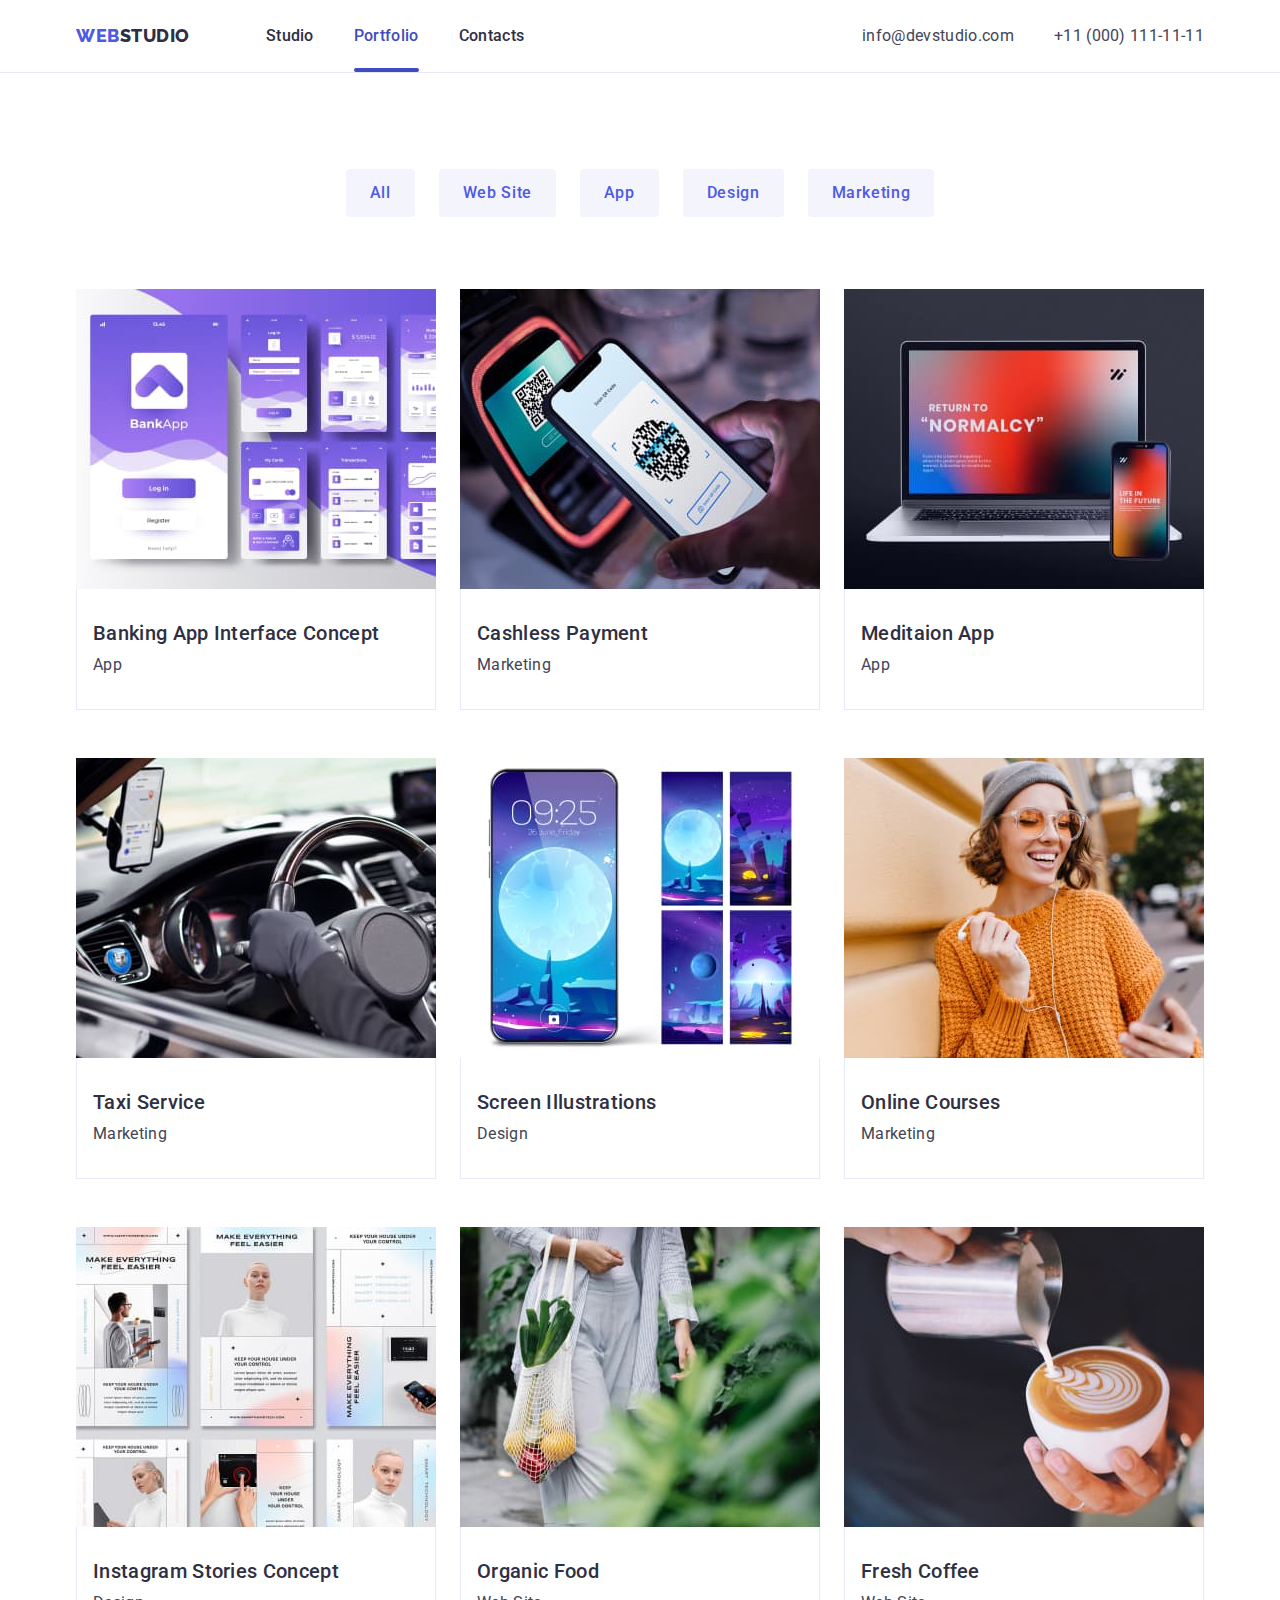
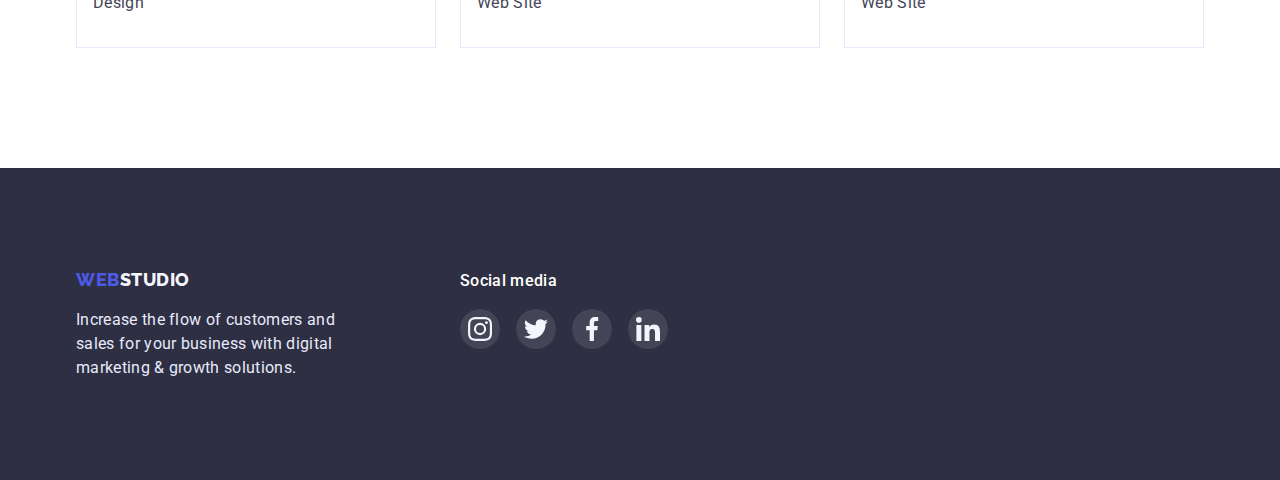
==== portfolio.html @ 705152fe "Initial commit" ====
<!DOCTYPE html>
<html lang="en">

<head>
    <meta charset="UTF-8">
    <meta http-equiv="X-UA-Compatible" content="IE=edge">
    <meta name="viewport" content="width=device-width, initial-scale=1.0">
    <title>Portfolio</title>
    <link rel="preconnect" href="https://fonts.googleapis.com">
    <link rel="preconnect" href="https://fonts.gstatic.com" crossorigin>
    <link href="https://fonts.googleapis.com/css2?family=Raleway:wght@800&family=Roboto:wght@400;500;700;900&display=swap"
    rel="stylesheet">
    <link rel="stylesheet" href="https://cdnjs.cloudflare.com/ajax/libs/modern-normalize/1.1.0/modern-normalize.min.css">
    <link rel="stylesheet" href="./css/styles.css">
</head>

<body>
    <header class="page-header">
        <div class="container head-list">
            <nav class="head-nav">
                <a href="./index.html" class="logo">
                    <span class="logo-web">Web</span>Studio</a>
    
                <ul class="site-nav list">
                    <li class="chapter"><a href="./index.html" class="link">Studio</a></li>
                    <li class="chapter"><a href="./portfolio.html" class="link current">Portfolio</a></li>
                    <li class="chapter"><a href="" class="link">Contacts</a></li>
                </ul>
            </nav>
            <address class="head-address">
                <ul class="address-nav list">
                    <li class="chapter"><a href="mailto:info@devstudio.com" class="ping">info@devstudio.com</a></li>
                    <li class="chapter"><a href="tel:+110001111111" class="ping">+11 (000) 111-11-11</a></li>
                </ul>
            </address>
        </div>
    </header>

    <main>
        <section class="section options">
            <div class="container">
                <h1 class="section-title visually-hidden">Examples of works</h1>
                <ul class="btn-list list">
                    <li class="chapter"><button type="button" class="btn-push">All</button></li>
                    <li class="chapter"><button type="button" class="btn-push">Web Site</button></li>
                    <li class="chapter"><button type="button" class="btn-push">App</button></li>
                    <li class="chapter"><button type="button" class="btn-push">Design</button></li>
                    <li class="chapter"><button type="button" class="btn-push">Marketing</button></li>
                </ul>
                
                <ul class="cards-nav list">
                    <li class="chapter">
                        <a href="#" class="galary">
                            <div class="img-product">
                                <img src="./images/banking-app-interface-oncept.jpg" alt="Interface of banking app" width="360" height="300">
                                <div class="card-product">
                                    <p class="card-text">14 Stylish and User-Friendly App Design Concepts · Task Manager App · Calorie Tracker App ·
                                        Exotic Fruit Ecommerce App ·
                                        Cloud Storage App</p>
                                </div>
                            </div>
                            <div class="card-name">
                                <h2 class="section-item">Banking App Interface Concept</h2>
                                <p class="item-description">App</p>
                            </div>
                        </a>
                    </li>
                    <li class="chapter">
                        <a href="#" class="galary">
                            <div class="img-product">
                                <img src="./images/cashless-payment.jpg" alt="Reading QR-code" width="360" height="300">
                                <div class="card-product">
                                    <p class="card-text">14 Stylish and User-Friendly App Design Concepts · Task Manager App · Calorie Tracker App ·
                                        Exotic Fruit Ecommerce App ·
                                        Cloud Storage App</p>
                                </div>
                            </div>
                            <div class="card-name">
                                <h2 class="section-item">Cashless Payment</h2>
                                <p class="item-description">Marketing</p>
                            </div>
                        </a>
                    </li>
                    <li class="chapter">
                        <a href="#" class="galary">
                            <div class="img-product">
                                <img src="./images/meditaion-app.jpg" alt="Screens of notebook and smartphone" width="360" height="300">
                                <div class="card-product">
                                    <p class="card-text">14 Stylish and User-Friendly App Design Concepts · Task Manager App · Calorie Tracker App ·
                                        Exotic Fruit Ecommerce App ·
                                        Cloud Storage App</p>
                                </div>
                            </div>
                            <div class="card-name">
                                <h2 class="section-item">Meditaion App</h2>
                                <p class="item-description">App</p>
                            </div>
                        </a>
                    </li>
                    <li class="chapter">
                        <a href="#" class="galary">
                            <div class="img-product">
                                <img src="./images/taxi-service.jpg" alt="Driver's hands on the steering wheel" width="360" height="300">
                                <div class="card-product">
                                    <p class="card-text">14 Stylish and User-Friendly App Design Concepts · Task Manager App · Calorie Tracker App ·
                                        Exotic Fruit Ecommerce App ·
                                        Cloud Storage App</p>
                                </div>
                            </div>
                            <div class="card-name">
                                <h2 class="section-item">Taxi Service</h2>
                                <p class="item-description">Marketing</p>
                            </div>
                        </a>
                    </li>
                    <li class="chapter">
                        <a href="#" class="galary">
                            <div class="img-product">
                                <img src="./images/screen-illustrations.jpg" alt="Smartphon's wallpapers" width="360" height="300">
                                <div class="card-product">
                                    <p class="card-text">14 Stylish and User-Friendly App Design Concepts · Task Manager App · Calorie Tracker App ·
                                        Exotic Fruit Ecommerce App ·
                                        Cloud Storage App</p>
                                </div>
                            </div>
                            <div class="card-name">
                                <h2 class="section-item">Screen Illustrations</h2>
                                <p class="item-description">Design</p>
                            </div>
                        </a>
                    </li>
                    <li class="chapter">
                        <a href="#" class="galary">
                            <div class="img-product">
                                <img src="./images/online-courses.jpg" alt="Woman whith headphones" width="360" height="300">
                                <div class="card-product">
                                    <p class="card-text">14 Stylish and User-Friendly App Design Concepts · Task Manager App · Calorie Tracker App ·
                                        Exotic Fruit Ecommerce App ·
                                        Cloud Storage App</p>
                                </div>
                            </div>
                            <div class="card-name">
                                <h2 class="section-item">Online Courses</h2>
                                <p class="item-description">Marketing</p>
                            </div>
                        </a>
                    </li>
                    <li class="chapter">
                        <a href="#" class="galary">
                            <div class="img-product">
                                <img src="./images/instagram-stories-concept.jpg" alt="Instagram stories options" width="360" height="300">
                                <div class="card-product">
                                    <p class="card-text">14 Stylish and User-Friendly App Design Concepts · Task Manager App · Calorie Tracker App ·
                                        Exotic Fruit Ecommerce App ·
                                        Cloud Storage App</p>
                                </div>
                            </div>
                            <div class="card-name">
                                <h2 class="section-item">Instagram Stories Concept</h2>
                                <p class="item-description">Design</p>
                            </div>
                        </a>
                    </li>
                    <li class="chapter">
                        <a href="#" class="galary">
                            <div class="img-product">
                                <img src="./images/organic-food.jpg" alt="Women with a bag of vegetables" width="360" height="300">
                                <div class="card-product">
                                    <p class="card-text">14 Stylish and User-Friendly App Design Concepts · Task Manager App · Calorie Tracker App ·
                                        Exotic Fruit Ecommerce App ·
                                        Cloud Storage App</p>
                                </div>
                            </div>
                            <div class="card-name">
                                <h2 class="section-item">Organic Food</h2>
                                <p class="item-description">Web Site</p>
                            </div>
                        </a>
                    </li>
                    <li class="chapter">
                        <a href="#" class="galary">
                            <div class="img-product">
                                <img src="./images/fresh-coffee.jpg" alt="Milk in coffee" width="360" height="300">
                                <div class="card-product">
                                    <p class="card-text">14 Stylish and User-Friendly App Design Concepts · Task Manager App · Calorie Tracker App ·
                                        Exotic Fruit Ecommerce App ·
                                        Cloud Storage App</p>
                                </div>
                            </div>
                            <div class="card-name">
                                <h2 class="section-item">Fresh Coffee</h2>
                                <p class="item-description">Web Site</p>
                            </div>
                        </a>
                    </li>
                </ul>
            </div>
        </section>
    </main>

    <footer class="section foot">
        <div class="container foot-info">
            <div class="foot-logo-end">
                <a href="./index.html" class="logo foot-part">
                    <span class="logo-web">Web</span>Studio</a>
                <p class="item-description">Increase the flow of customers and sales for your business with digital
                    marketing & growth
                    solutions.</p>
            </div>
            <div class="foot-social-links">
                <h2 class="media">Social media</h2>
                <ul class="social-list">
                    <li class="social-item">
                        <a href="" class="foot-link-back">
                            <svg class="foot-link-sign" width="24px" height="24px">
                                <use href="./images/icons.svg#icon-instagram-footer"></use>
                            </svg>
                        </a>
                    </li>
                    <li class="social-item">
                        <a href="" class="foot-link-back">
                            <svg class="foot-link-sign" width="24px" height="24px">
                                <use href="./images/icons.svg#icon-twitter-footer"></use>
                            </svg>
                        </a>
                    </li>
                    <li class="social-item">
                        <a href="" class="foot-link-back">
                            <svg class="foot-link-sign" width="24px" height="24px">
                                <use href="./images/icons.svg#icon-facebook-footer"></use>
                            </svg>
                        </a>
                    </li>
                    <li class="social-item">
                        <a href="" class="foot-link-back">
                            <svg class="foot-link-sign" width="24px" height="24px">
                                <use href="./images/icons.svg#icon-linkedin-footer"></use>
                            </svg>
                        </a>
                    </li>
                </ul>
            </div>
        </div>
    </footer>
    
</body>
</html>
---- css/styles.css ----
:root {
  --primary-background-color: #ffffff;
  --secondary-background-color: #2E2F42;
  --hero-text-color: #ffffff;
  --header-background-color: #E7E9FC;
  --footer-text-color: #E7E9FC;
  --main-text-color: #434456;
  --title-text-color: #2e2f42;
  --accent-color: #404BBF;
  --logo-part-color: #4d5ae5;
  --footer-logo-part: #F4F4FD;
  --footer-social-hover: #31D0AA;
  --custumer-logo-color: #8e8f99;
  --modal-bg-color: #FCFCFC;
  --modal-btn-color: #000000;

  --animation-function: cubic-bezier(0.4, 0, 0.2, 1);
  --animation-duration: 250ms;
}

/* Modal */

.backdrop {
  transition: opacity 250ms var(--animation-duration);
  position: fixed;
  top: 0;
  left: 0;
  right: 0;
  bottom: 0;
  background: rgba(46, 47, 66, 0.4);

  opacity: 1;
}

.backdrop.is-hidden {
  opacity: 0.1;
  pointer-events: none;
  /* visibility: ; */
}

.backdrop.is-hidden .modal {
  transform: translate(-50%, -50%) rotate(180deg) scale(1.8, 1.8);
  opacity: 0;
}

.modal {
  position: absolute;
  top: 50%;
  left: 50%;
  transform: translate(-50%, -50%) rotate(0) scale(1, 1);
  transition: transform 400ms var(--animation-function),
  box-shadow var(--animation-duration) var(--animation-function),
  opacity 400ms var(--animation-function);
  opacity: 1;

  width: 408px;
  height: 576px;
  background-color: var(--modal-bg-color);
  box-shadow: 0px 1px 1px rgba(0, 0, 0, 0.14), 0px 1px 3px rgba(0, 0, 0, 0.12), 0px 2px 1px rgba(0, 0, 0, 0.2);
  border-radius: 4px;
}

.modal-close {
  position: absolute;
  transition: background-color var(--animation-duration) var(--animation-function);

  display: flex;
  top: 24px;
  right: 24px;
  align-items: center;
  justify-content: center;
  
  cursor: pointer;
  width: 24px;
  height: 24px;
  border-radius: 50%;
  border: 1px solid rgba(0, 0, 0, 0.1);
  background-color: var(--header-background-color);
}

.btn-modal {
  transition: fill var(--animation-duration) var(--animation-function);
  fill: currentColor;
}

.modal-close:hover,
.modal-close:focus {
  border-color: var(--accent-color);
  background-color: var(--accent-color);
}

.modal-close:hover .btn-modal,
.modal-close:focus .btn-modal {
  fill: var(--hero-text-color);
}

/* body */

body {
  margin: 0;
  background-color: var(--primary-background-color);
  color: var(--main-text-color);

  font-family: 'Roboto', sans-serif;
  letter-spacing: 0.02em;
  font-size: 16px;
  line-height: 1.5;
}

.container { 
  width: 1158px;
  margin: 0 auto;
  padding-left: 15px;
  padding-right: 15px;

  /* outline: 2px solid green; */
}
/* .logo,
.chapter {
  outline: 1px solid red;
} */

.list {
  list-style: none;
  margin: 0;
}

/* header */

.page-header {
  border-bottom: 1px solid var(--header-background-color);
}

.logo {
  margin-right: 76px;
  color: var(--title-text-color);

  font-family: 'Raleway', sans-serif;
  font-weight: 800;
  font-size: 18px;
  line-height: 1.33;
  letter-spacing: 0.03em;
  text-transform: uppercase;
  text-decoration-line: none;
}

.logo-web {
  color: var(--logo-part-color);
}

.site-nav .link.current {
  position: relative;
  color: var(--accent-color);
}

.site-nav .link::after,
.site-nav .link::after {
  content:'';
  position: absolute;
  left: 0;
  bottom: 0;
  display: block;
  width: 100%;
  height: 4px;
  background-color: var(--accent-color);
  border-radius: 2px;

  transform: scale(0, 0);
  transition: transform var(--animation-duration) var(--animation-function) 100ms;
}

.site-nav .link:hover::after,
.site-nav .link:focus::after {
  transform: scale(1, 1);
}

.site-nav .link.current::after {
  content: '';
  position: absolute;
  left: 0;
  bottom: 0;
  display: block;
  width: 100%;
  height: 4px;
  background-color: var(--accent-color);
  border-radius: 2px;
  
  transform: scale(1);
}

.site-nav .link {
  position: relative;
  transition: color var(--animation-duration) var(--animation-function);

  display: block;
  padding-top: 24px;
  padding-bottom: 24px;

  color: var(--title-text-color);

  font-weight: 500;
  font-size: 16px;
  line-height: 1.5;
  text-decoration-line: none;
}
.site-nav .link:hover,
.site-nav .link:focus {
  color: var(--accent-color);
}

.site-nav {
  display: flex;
}

.site-nav .chapter:not(:last-child) {
  margin-right: 40px;
}

.ping {
  transition: color var(--animation-duration) var(--animation-function);

  color: var(--main-text-color);

  font-style: normal;
  font-size: 16px;
  line-height: 1.5;
  text-decoration-line: none;
}

.address-nav .ping:hover,
.address-nav .ping:focus {
  color: var(--accent-color);
}

.address-nav {
  display: flex;
}

.address-nav .chapter+.chapter {
  margin-left: 40px;
}
/* .address-nav .chapter:not(:last-child) {
  margin-right: 40px;
} */

.address-nav .ping {
  display: block;
}

.head-nav {
  display: flex;
  align-items: center;
  justify-content: flex-start;
}

.container.head-list {
  display: flex;
  align-items: center;
  justify-content: space-between;
}

/* main hero */

.section.hero {
  padding-top: 188px;
  padding-bottom: 188px;
  max-width: 1440px;
  height: 600px;
  margin-left: auto;
  margin-right: auto;
  background-image: linear-gradient(
    to right,
    rgba(46, 47, 66, 0.7),
    rgba(46, 47, 66, 0.7)
  ),
  url(../images/people-office.jpg);
  background-color: var(--secondary-background-color);
  background-repeat: no-repeat;
  background-position: center;
  background-size: cover;
}

.hero .container {
  
  text-align: center;
}

.container .main-title {
  margin: 0 auto 48px;
  text-align: center;

  color: var(--hero-text-color);
  width: 496px;

  font-weight: 700;
  font-size: 56px;
  line-height: 1.07;
  letter-spacing: 0.02em;
}

.push {
  transition: background-color var(--animation-duration) var(--animation-function);

  border-radius: 4px;
  margin: 0;
  padding: 16px 32px;
  min-width: 169px;
  border: none;

  background-color: var(--logo-part-color);
  color: var(--hero-text-color);
  cursor: pointer;

  font-family: inherit;
  font-weight: 500;
  font-size: 16px;
  line-height: 1.5;
  text-align: center;
  letter-spacing: 0.04em;
}

.push:hover,
.push:focus {
  background-color: var(--accent-color);
}

/* main */

img {
  display: block;
}

ul {
  padding: 0;
}

.section.work {
  padding-bottom: 120px;
}

.item-description {
  margin: 0;
}

.tint {
  background-color: var(--header-background-color);
}

.section-title,
.section-item {
  color: var(--title-text-color);
}

.section-title {
  margin-top: 0;
  margin-bottom: 72px;
  font-weight: 700;
  font-size: 36px;
  line-height: 1.11;
  text-align: center;
}

.section-item {
  margin-top: 0;
  margin-right: auto;
  margin-bottom: 8px;
  
  font-weight: 500;
  font-size: 20px;
  line-height: 1.2;
}

/* Advantages */

.section.odds {
  padding-top: 120px;
  padding-bottom: 120px;
}

.advantages.list {
  display: flex;
}

.advantages .chapter:not(:last-child) {
  margin-right: 24px;
}
/* .advantages .chapter + .chapter {
  margin-left: 24px;
} */

.advantages .chapter {
  width: calc((100%-24px*3)/4);
}

.advantages .chapter::before {
  content: '';
  display: block;
  height: 112px;
  margin-bottom: 8px;
  background-color: var(--footer-logo-part);
  border-radius: 4px;
  background-repeat: no-repeat;
  background-position: center;
}

.advantages .chapter:nth-child(1)::before {
  background-image: url(../images/antenna.svg);
}

.advantages .chapter:nth-child(2)::before {
  background-image: url(../images/clock.svg);
}

.advantages .chapter:nth-child(3)::before {
  background-image: url(../images/diagram.svg);
}

.advantages .chapter:nth-child(4)::before {
  background-image: url(../images/astronaut.svg);
}

/* Work */

.work-nav.list {
  display: flex;
}

.work-nav .chapter:not(:last-child) {
  margin-right: 24px;
}
/* .work-nav .chapter + .chapter {
  margin-left: 24px;
} */

/* Team */

.section.tint {
  max-width: 1440px;
  margin-left: auto;
  margin-right: auto;
  padding-top: 120px;
  padding-bottom: 120px;
}

.team-nav .chapter {
  background-color: var(--primary-background-color);
  box-shadow: 0px 1px 6px rgba(46, 47, 66, 0.08), 0px 1px 1px rgba(46, 47, 66, 0.16), 0px 2px 1px rgba(46, 47, 66, 0.08);
  border-radius: 0 0 4px 4px;
}

.team-nav.list {
  display: flex;
  text-align: center;
}

.team-nav .chapter:not(:last-child) {
  margin-right: 24px;
}
/* .team-nav .chapter + .chapter {
  margin-left: 24px;
} */

.team-name {
  padding: 32px 16px;
  text-align: center;
}

.team-name .item-description {
  margin-bottom: 8px;
}

.team-link {
  display: flex;
  list-style: none;
}

.team-social:not(:last-child) {
  margin-right: 24px;
}

.btn-social {
  transition: background-color var(--animation-duration) var(--animation-function);

  display: flex;
  justify-content: center;
  align-items: center;
  width: 40px;
  height: 40px;
  background-color: var(--logo-part-color);
  border-radius: 50%;
}

.btn-social:hover,
.btn-social:focus {
  background-color: var(--accent-color);
}

.icon-team-social {
  width: 16px;
  height: 16px;
  fill: var(--footer-logo-part);
}

/* Customers */

.section.customers {
  padding-top: 130px;
  padding-bottom: 120px;
}

.clients-list {
  display: flex;
  list-style: none;
}

.client:not(:last-child) {
  margin-right: 24px;
}

.client-page {
  transition: border var(--animation-duration) var(--animation-function);

  display: flex;
  justify-content: center;
  align-items: center;
  width: 168px;
  height: 88px;
  border: 1px solid var(--custumer-logo-color);
  border-radius: 4px;
}

.client-page:not(:last-child) {
  margin-right: 24px;
}

.client-icon {
  transition: fill var(--animation-duration) var(--animation-function);
  fill: var(--custumer-logo-color);
}

.client-page:hover,
.client-page:focus {
  border: 1px solid var(--accent-color);
}
.client-page:hover .client-icon,
.client-page:focus .client-icon {
  fill: var(--accent-color);
}

.clients-list {
  margin-top: 0;
  margin-bottom: 0;
}

/* footer */

footer {
  background-color: var(--secondary-background-color);
  color: var(--footer-text-color);
}

.section.foot {
  max-width: 1440px;
  margin-left: auto;
  margin-right: auto;
  padding-top: 100px;
  padding-bottom: 100px;
}

.foot-logo-end {
  margin-right: 120px;
}

.foot-part {
  color: var(--footer-logo-part);
}

.foot .item-description {
  width: 264px;
}

.logo.foot-part {
  display: block;
  margin: 0 0 16px;
}

.media {
  margin: 0 auto 16px 0;
  font-weight: 500;
  font-size: 16px;
  line-height: 1.5;
  letter-spacing: 0.02em;

  color: var(--hero-text-color);
}

.social-list {
  display: flex;
  margin: 0;
  text-align: center;
  list-style: none;
}

.social-item:not(:last-child) {
  margin-right: 16px;
}

.foot-link-back {
  transition: background-color var(--animation-duration) var(--animation-function);

  display: flex;
  justify-content: center;
  align-items: center;
  border-radius: 50%;
  width: 40px;
  height: 40px;
  background-color: rgba(255, 255, 255, 0.1);
}

.foot-link-back:hover,
.foot-link-back:focus {
  background-color: var(--footer-social-hover);
}

.foot-info {
  display: flex;
  align-items: baseline;
}

/* Portfolio */

.section.options {
  padding-top: 96px;
  padding-bottom: 120px;
}

.btn-list {
  margin-bottom: 72px;
}

/* Portfolio's buttons */

.btn-push {
  transition: background-color var(--animation-duration) var(--animation-function),
  color var(--animation-duration) var(--animation-function),
  box-shadow var(--animation-duration) var(--animation-function);

  border-radius: 4px;
  padding: 12px 24px;
  min-width: 69px;
  border: transparent;

  background-color: var(--footer-logo-part);
  color: var(--logo-part-color);
  cursor: pointer;

  font-family: inherit;
  font-weight: 500;
  font-size: 16px;
  line-height: 1.5;
  text-align: center;
  letter-spacing: 0.04em;
}

.btn-push:hover,
.btn-push:focus {
  background-color: var(--accent-color);
  color: var(--hero-text-color);
  box-shadow: 0px 3px 1px rgba(0, 0, 0, 0.1), 0px 2px 1px rgba(0, 0, 0, 0.08), 0px 2px 2px rgba(0, 0, 0, 0.12);
}

.btn-list.list {
  display: flex;
  justify-content: center;
}

.btn-list .chapter:not(:last-child) {
  margin-right: 24px;
}
/* .btn-list .chapter + .chapter {
  margin-left: 24px;
} */

/* Portfolio's cards */

.cards-nav.list {
  display: flex;
  flex-wrap: wrap;
}

img {
  display: block;
}
.cards-nav .chapter {
  margin-right: 24px;
  margin-bottom: 48px;

  width: calc((100% - (24px * 2))/3);
}

.cards-nav .chapter:nth-child(3n) {
  margin-right: 0;
}

.cards-nav .chapter:nth-last-child(-n+3) {
  margin-bottom: 0;
}

.card-name {
  padding: 32px 16px;
  margin: 0;

  border: 1px solid var(--header-background-color);
  border-top: none;
}

/* Portfolio's galary */

.galary {
  transition: box-shadow var(--animation-duration) var(--animation-function);
  display: block;
  color: var(--main-text-color);
  
  text-decoration-line: none;
}

.chapter .galary:hover,
.chapter .galary:focus {
  box-shadow: 0px 1px 6px rgba(46, 47, 66, 0.08), 0px 1px 1px rgba(46, 47, 66, 0.16), 0px 2px 1px rgba(46, 47, 66, 0.08);
}

.img-product {
  position: relative;
  overflow: hidden;
}

.card-text {
  margin-top: 0;
  margin-bottom: auto;
}

.chapter .galary:hover .card-product,
.chapter .galary:focus .card-product {
  transform: translateY(0);
}

.card-product {
  position: absolute;
  top: 0;
  left: 0;
  transform: translateY(100%);
  transition: transform var(--animation-duration) var(--animation-function);

  width: 360px;
  height: 300px;
  padding: 40px 32px;

  background-color: rgba(77, 90, 229, 0.8);
  color: var(--footer-logo-part); 
}

/* Visually hidden */

.visually-hidden {
  position: absolute;
  width: 1px;
  height: 1px;
  margin: -1px;
  border: 0;
  padding: 0;

  white-space: nowrap;
  clip-path: inset(100%);
  clip: rect(0 0 0 0);
  overflow: hidden;
}
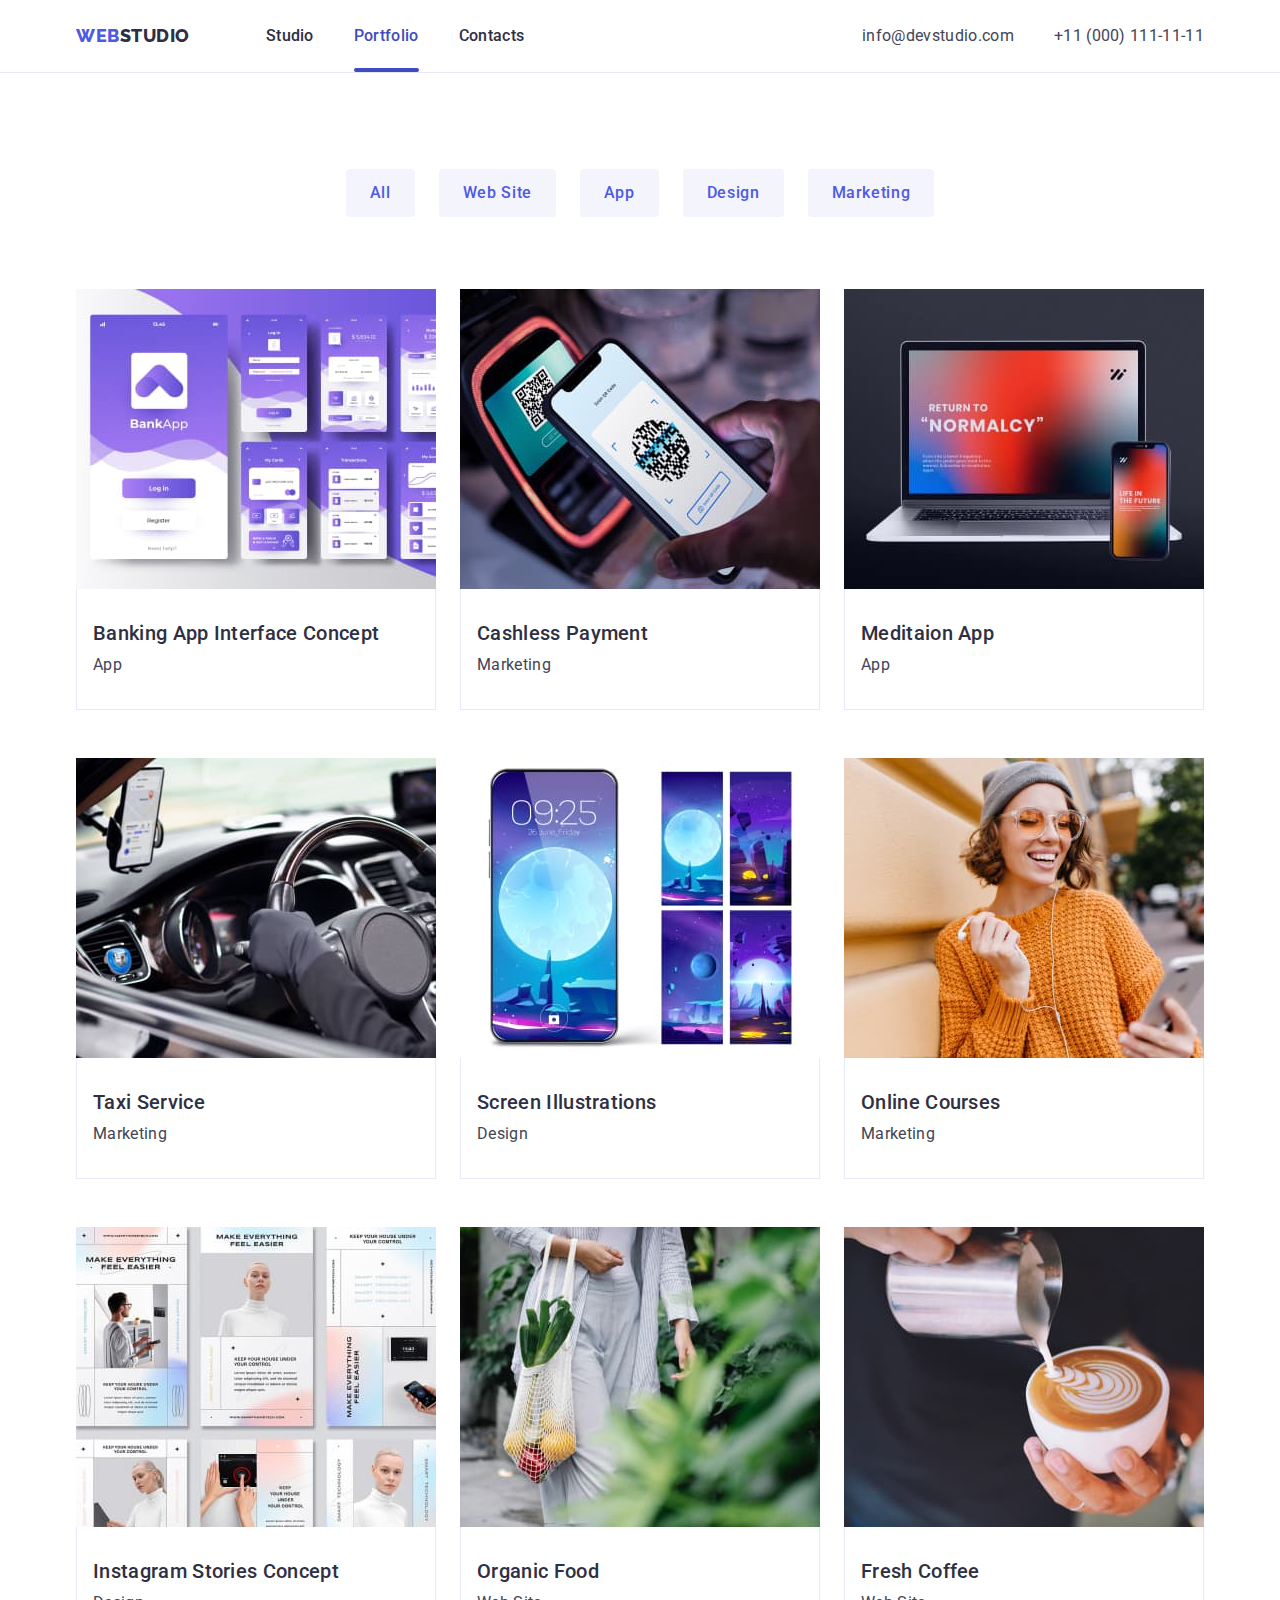
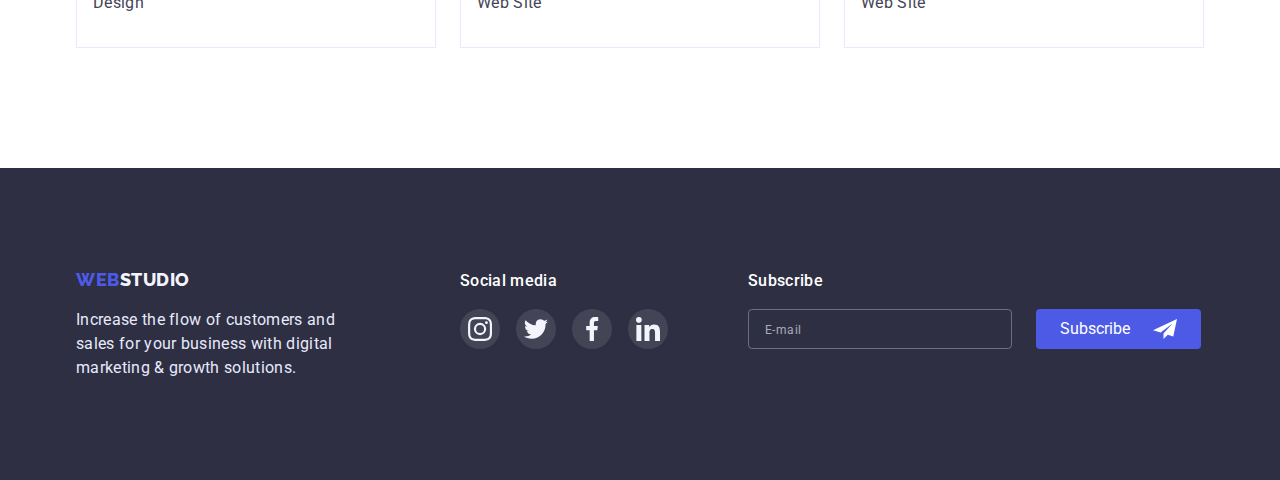
==== commit edf4579c: "Subscribe input done" ====
--- a/portfolio.html
+++ b/portfolio.html
@@ -207,6 +207,7 @@
                     marketing & growth
                     solutions.</p>
             </div>
+
             <div class="foot-social-links">
                 <h2 class="media">Social media</h2>
                 <ul class="social-list">
@@ -240,6 +241,21 @@
                     </li>
                 </ul>
             </div>
+
+            <form class="subscribe-form" autocomplete="off">
+                <p class="media">Subscribe</p>
+                <div class="subscribe-field">
+                    <label class="subscribe-label">
+                        <input type="email" name="email" class="subscribe-input" placeholder="E-mail">
+                    </label>
+                    <button type="submit" class="btn-subscribe">
+                        Subscribe
+                        <svg class="subscribe-icon" width="24" height="24">
+                            <use href="./images/icons.svg#logo-subscribe"></use>
+                        </svg>
+                    </button>
+                </div>
+            </form>
         </div>
     </footer>
     
--- a/css/styles.css
+++ b/css/styles.css
@@ -13,6 +13,8 @@
   --custumer-logo-color: #8e8f99;
   --modal-bg-color: #FCFCFC;
   --modal-btn-color: #000000;
+  --modal-policy-color: #757575;
+  --modal-text-color: #8E8F99;
 
   --animation-function: cubic-bezier(0.4, 0, 0.2, 1);
   --animation-duration: 250ms;
@@ -33,13 +35,13 @@
 }
 
 .backdrop.is-hidden {
-  opacity: 0.1;
+  opacity: 0;
   pointer-events: none;
   /* visibility: ; */
 }
 
 .backdrop.is-hidden .modal {
-  transform: translate(-50%, -50%) rotate(180deg) scale(1.8, 1.8);
+  transform: translate(-50%, -50%) rotate(180deg) scale(0.2, 0.2);
   opacity: 0;
 }
 
@@ -48,13 +50,14 @@
   top: 50%;
   left: 50%;
   transform: translate(-50%, -50%) rotate(0) scale(1, 1);
-  transition: transform 400ms var(--animation-function),
+  transition: transform 800ms var(--animation-function),
   box-shadow var(--animation-duration) var(--animation-function),
-  opacity 400ms var(--animation-function);
+  opacity 250ms var(--animation-function);
   opacity: 1;
 
   width: 408px;
-  height: 576px;
+  height: 584px;
+  padding: 72px 24px 24px;
   background-color: var(--modal-bg-color);
   box-shadow: 0px 1px 1px rgba(0, 0, 0, 0.14), 0px 1px 3px rgba(0, 0, 0, 0.12), 0px 2px 1px rgba(0, 0, 0, 0.2);
   border-radius: 4px;
@@ -92,6 +95,172 @@
 .modal-close:hover .btn-modal,
 .modal-close:focus .btn-modal {
   fill: var(--hero-text-color);
+}
+
+/* Modal input */
+
+form {
+  display: flex;
+  flex-direction: column;
+}
+
+.modal-topic {
+  margin: 0 0 16px;
+  font-weight: 500;
+  text-align: center;
+}
+
+.modal-item {
+  position: relative;
+  margin-bottom: 8px;
+}
+
+.modal-item.comment {  
+  margin-bottom: 16px;
+}
+
+.input-name {
+  display: block;
+
+  font-weight: 400;
+  font-size: 12px;
+  line-height: 1.17;
+  letter-spacing: 0.01em;
+  color: var(--modal-text-color);
+
+  margin-bottom: 4px;
+}
+
+.modal-item input {
+  transition:
+  border var(--animation-duration) var(--animation-function),
+  fill var(--animation-duration) var(--animation-function);
+
+  width: 100%;
+  min-height: 40px;
+  padding: 8px 16px;
+  padding-left: 38px;
+  margin: 0;
+
+  font-weight: 400;
+  font-size: 12px;
+  line-height: 16px;
+  letter-spacing: 0.04em;
+
+  border: 1px solid rgba(33, 33, 33, 0.2);
+  border-radius: 4px;
+}
+
+.modal-item input:focus,
+textarea:focus {
+  outline: none;
+  border: 1px solid var(--accent-color);
+}
+
+.modal-item input:focus + .person-input>.input-icon {
+  fill: var(--accent-color);
+}
+
+.person-input {
+  width: 18px;
+  height: 24px;
+  position: absolute;
+  bottom: 8px;
+  left: 16px;
+}
+
+.modal-policy {
+  font-weight: 400;
+  font-size: 12px;
+  line-height: 1.33;
+  letter-spacing: 0.04em;
+  
+  margin-bottom: 24px;
+  color: var(--modal-policy-color);
+}
+
+.checkbox:checked + .logo-check {
+  background-color: var(--accent-color);
+  border-color: var(--accent-color);
+}
+
+.checkbox:checked + .logo-check .check {
+  fill: var(--footer-logo-part);
+}
+
+textarea {
+  transition: border var(--animation-duration) var(--animation-function);
+
+  resize: none;
+  width: 100%;
+  min-height: 120px;
+  padding: 8px 16px;
+  border: 1px solid rgba(33, 33, 33, 0.2);
+  border-radius: 4px;
+}
+
+::placeholder {
+  font-weight: 400;
+  font-size: 12px;
+  line-height: 16px;
+  letter-spacing: 0.04em;
+  
+  color: rgba(117, 117, 117, 0.5);
+}
+
+.checkbox {
+  -webkit-appearance: none;
+  -moz-appearance: none;
+  appearance: none;
+
+  position: absolute;
+}
+
+.logo-check {
+  transition:
+  background-color var(--animation-duration) var(--animation-function),
+  border-color var(--animation-duration) var(--animation-function),
+  fill var(--animation-duration) var(--animation-function);
+  display: inline-block;
+  text-align: center;
+  /* align-items: center;
+  justify-content: center; */
+
+  width: 16px;
+  height: 16px;
+  border: 1.25px solid var(--secondary-background-color);
+  border-radius: 2px;
+  margin-right: 8px;
+}
+
+.check {
+  fill: transparent
+}
+
+.btn-send {
+  transition: background-color var(--animation-duration) var(--animation-function);
+
+  display: inline-block;
+  min-width: 169px;
+  height: 56px;
+  margin: 0 auto 0 auto;
+  padding: 16px 32px;
+  font-family: inherit;
+  font-weight: 500;
+  font-size: 16px;
+  line-height: 1.5;
+  text-align: center;
+  cursor: pointer;
+  background-color: var(--logo-part-color);
+  box-shadow: 0px 4px 4px rgba(0, 0, 0, 0.15);
+  border-radius: 4px;
+  border: none;
+  color: #ffffff;
+}
+
+.btn-send:hover,
+.btn-send:focus {
+  background-color: var(--accent-color);
 }
 
 /* body */
@@ -627,6 +796,63 @@
   align-items: baseline;
 }
 
+.foot-social-links {
+  margin-right: 80px;
+}
+
+.subscribe-field {
+  display: flex;
+}
+
+.subscribe-label {
+  margin-right: 24px;
+}
+
+.subscribe-label input {
+  transition: border var(--animation-duration) var(--animation-function);
+
+  min-width: 264px;
+  min-height: 40px;
+  padding: 8px 16px;
+  border: 1px solid rgba(255, 255, 255, 0.3);
+  box-shadow: drop-shadow(0px 4px 4px rgba(0, 0, 0, 0.15));
+  border-radius: 4px;
+  background-color: transparent;
+  color: var(--footer-logo-part);
+}
+
+.subscribe-label input:focus {
+  outline: none;
+  border: 1px solid var(--accent-color);
+}
+
+.subscribe-input::placeholder {
+  font-size: 12px;
+  line-height: 2;  
+  letter-spacing: 0.04em;
+  
+  color: rgba(255, 255, 255, 0.6);
+}
+
+.btn-subscribe {
+  display: flex;
+  padding: 8px 24px;
+  min-width: 165px;
+  height: 40px;
+  color: var(--hero-text-color);
+  background-color: var(--logo-part-color);
+  border: transparent;
+  border-radius: 4px;
+  align-items: center;
+  justify-content: space-between;
+  cursor: pointer;
+}
+
+.btn-subscribe:hover,
+.btn-subscribe:focus {
+  background-color: var(--accent-color);
+}
+
 /* Portfolio */
 
 .section.options {
